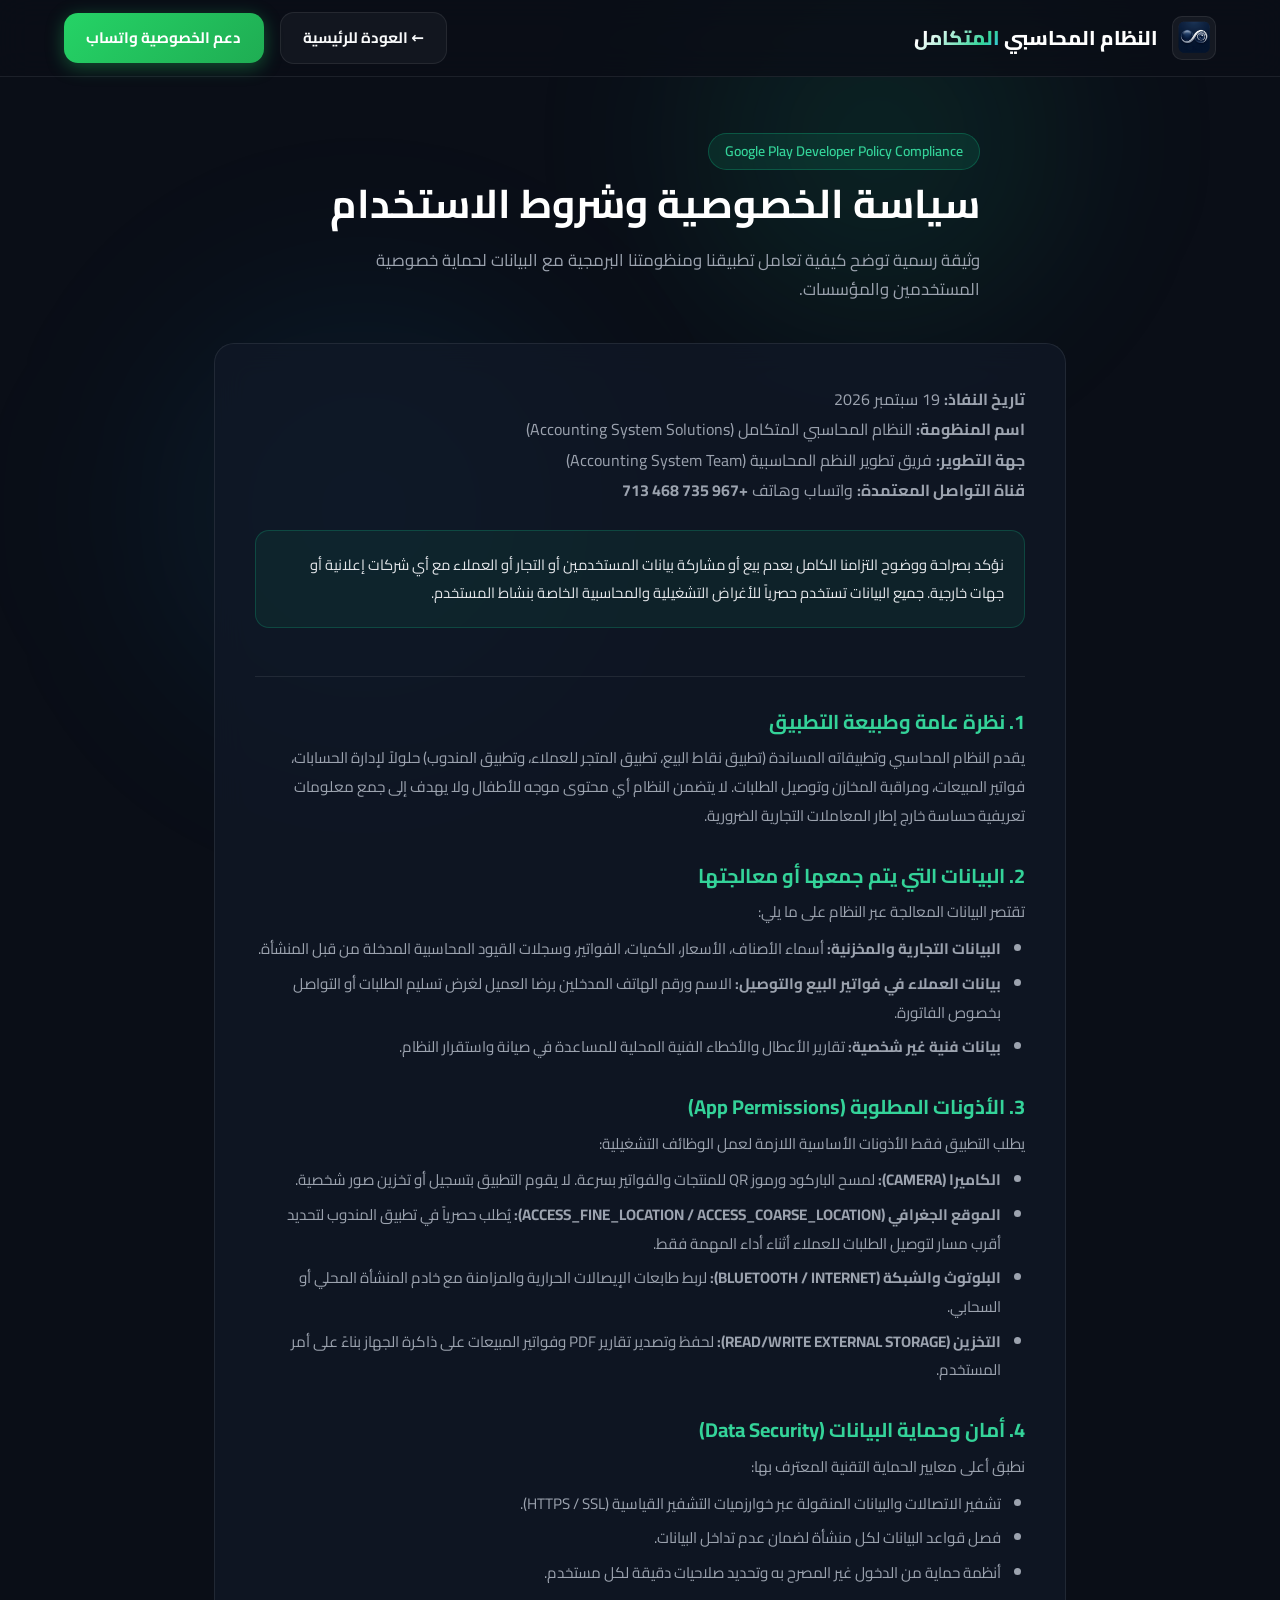
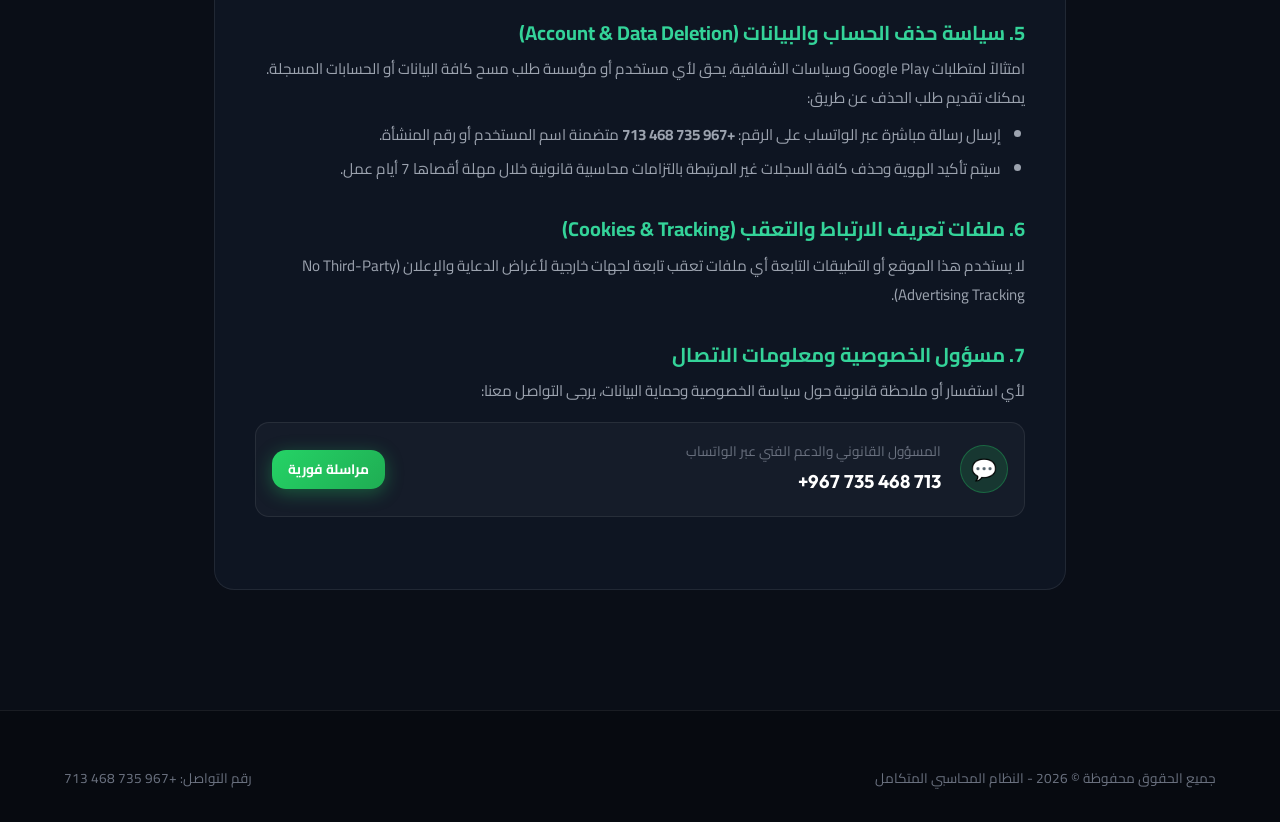
==== privacy.html @ 5a1e0db1 "Initial commit: Showcase website and privacy policy for Accounting System" ====
<!DOCTYPE html>
<html lang="ar" dir="rtl">
<head>
  <meta charset="UTF-8">
  <meta name="viewport" content="width=device-width, initial-scale=1.0">
  <title>سياسة الخصوصية | النظام المحاسبي المتكامل</title>
  <meta name="description" content="سياسة الخصوصية الرسمية للنظام المحاسبي وتطبيقاته المساندة للامتثال لمتطلبات متجر Google Play Console.">
  <link rel="icon" type="image/png" href="assets/withoubackroung.png">

  <!-- Google Fonts: Cairo & Outfit -->
  <link rel="preconnect" href="https://fonts.googleapis.com">
  <link rel="preconnect" href="https://fonts.gstatic.com" crossorigin>
  <link href="https://fonts.googleapis.com/css2?family=Cairo:wght@400;600;700;800;900&family=Outfit:wght@400;600;700;800&display=swap" rel="stylesheet">

  <link rel="stylesheet" href="style.css">
</head>
<body>

  <div class="ambient-glow"></div>

  <!-- Header -->
  <header class="site-header">
    <div class="container navbar">
      <a href="index.html" class="brand">
        <img src="assets/withoubackroung.png" alt="الشعار" class="brand-logo" onerror="this.src='assets/orb_logo.png'">
        <span>النظام المحاسبي <span class="gradient-text">المتكامل</span></span>
      </a>

      <div class="nav-actions">
        <a href="index.html" class="btn btn-outline">
          <span>← العودة للرئيسية</span>
        </a>
        <a href="https://wa.me/967735468713?text=%D9%85%D8%B1%D8%AD%D8%A8%D8%A7%D9%8B%D8%8C%20%D8%A7%D8%B3%D8%AA%D9%81%D8%B3%D8%A7%D8%B1%20%D8%AD%D9%88%D9%84%20%D8%B3%D9%8A%D8%A7%D8%B3%D8%A9%20%D8%A7%D9%84%D8%AE%D8%B5%D9%88%D8%B5%D9%8A%D8%A9" target="_blank" rel="noopener noreferrer" class="btn btn-whatsapp">
          <span>دعم الخصوصية واتساب</span>
        </a>
      </div>
    </div>
  </header>

  <!-- Content Section -->
  <main class="section" style="padding-top: 3.5rem;">
    <div class="container" style="max-width: 900px;">
      <div class="section-header" style="text-align: right; margin-bottom: 2.5rem;">
        <div class="badge">Google Play Developer Policy Compliance</div>
        <h1 class="section-title" style="font-size: 2.5rem; margin-top: 0.5rem;">سياسة الخصوصية وشروط الاستخدام</h1>
        <p class="section-subtitle">
          وثيقة رسمية توضح كيفية تعامل تطبيقنا ومنظومتنا البرمجية مع البيانات لحماية خصوصية المستخدمين والمؤسسات.
        </p>
      </div>

      <div class="privacy-box">
        <div class="privacy-intro">
          <p>
            <strong>تاريخ النفاذ:</strong> 19 سبتمبر 2026<br>
            <strong>اسم المنظومة:</strong> النظام المحاسبي المتكامل (Accounting System Solutions)<br>
            <strong>جهة التطوير:</strong> فريق تطوير النظم المحاسبية (Accounting System Team)<br>
            <strong>قناة التواصل المعتمدة:</strong> واتساب وهاتف <strong>+967 735 468 713</strong>
          </p>
          <div class="highlight-box">
            نؤكد بصراحة ووضوح التزامنا الكامل بعدم بيع أو مشاركة بيانات المستخدمين أو التجار أو العملاء مع أي شركات إعلانية أو جهات خارجية. جميع البيانات تستخدم حصرياً للأغراض التشغيلية والمحاسبية الخاصة بنشاط المستخدم.
          </div>
        </div>

        <div class="policy-item">
          <h3>1. نظرة عامة وطبيعة التطبيق</h3>
          <p>
            يقدم النظام المحاسبي وتطبيقاته المساندة (تطبيق نقاط البيع، تطبيق المتجر للعملاء، وتطبيق المندوب) حلولاً لإدارة الحسابات، فواتير المبيعات، ومراقبة المخازن وتوصيل الطلبات. لا يتضمن النظام أي محتوى موجه للأطفال ولا يهدف إلى جمع معلومات تعريفية حساسة خارج إطار المعاملات التجارية الضرورية.
          </p>
        </div>

        <div class="policy-item">
          <h3>2. البيانات التي يتم جمعها أو معالجتها</h3>
          <p>
            تقتصر البيانات المعالجة عبر النظام على ما يلي:
          </p>
          <ul>
            <li><strong>البيانات التجارية والمخزنية:</strong> أسماء الأصناف، الأسعار، الكميات، الفواتير، وسجلات القيود المحاسبية المدخلة من قبل المنشأة.</li>
            <li><strong>بيانات العملاء في فواتير البيع والتوصيل:</strong> الاسم ورقم الهاتف المدخلين برضا العميل لغرض تسليم الطلبات أو التواصل بخصوص الفاتورة.</li>
            <li><strong>بيانات فنية غير شخصية:</strong> تقارير الأعطال والأخطاء الفنية المحلية للمساعدة في صيانة واستقرار النظام.</li>
          </ul>
        </div>

        <div class="policy-item">
          <h3>3. الأذونات المطلوبة (App Permissions)</h3>
          <p>
            يطلب التطبيق فقط الأذونات الأساسية اللازمة لعمل الوظائف التشغيلية:
          </p>
          <ul>
            <li><strong>الكاميرا (CAMERA):</strong> لمسح الباركود ورموز QR للمنتجات والفواتير بسرعة. لا يقوم التطبيق بتسجيل أو تخزين صور شخصية.</li>
            <li><strong>الموقع الجغرافي (ACCESS_FINE_LOCATION / ACCESS_COARSE_LOCATION):</strong> يُطلب حصرياً في تطبيق المندوب لتحديد أقرب مسار لتوصيل الطلبات للعملاء أثناء أداء المهمة فقط.</li>
            <li><strong>البلوتوث والشبكة (BLUETOOTH / INTERNET):</strong> لربط طابعات الإيصالات الحرارية والمزامنة مع خادم المنشأة المحلي أو السحابي.</li>
            <li><strong>التخزين (READ/WRITE EXTERNAL STORAGE):</strong> لحفظ وتصدير تقارير PDF وفواتير المبيعات على ذاكرة الجهاز بناءً على أمر المستخدم.</li>
          </ul>
        </div>

        <div class="policy-item">
          <h3>4. أمان وحماية البيانات (Data Security)</h3>
          <p>
            نطبق أعلى معايير الحماية التقنية المعترف بها:
          </p>
          <ul>
            <li>تشفير الاتصالات والبيانات المنقولة عبر خوارزميات التشفير القياسية (HTTPS / SSL).</li>
            <li>فصل قواعد البيانات لكل منشأة لضمان عدم تداخل البيانات.</li>
            <li>أنظمة حماية من الدخول غير المصرح به وتحديد صلاحيات دقيقة لكل مستخدم.</li>
          </ul>
        </div>

        <div class="policy-item">
          <h3>5. سياسة حذف الحساب والبيانات (Account & Data Deletion)</h3>
          <p>
            امتثالاً لمتطلبات Google Play وسياسات الشفافية، يحق لأي مستخدم أو مؤسسة طلب مسح كافة البيانات أو الحسابات المسجلة. يمكنك تقديم طلب الحذف عن طريق:
          </p>
          <ul>
            <li>إرسال رسالة مباشرة عبر الواتساب على الرقم: <strong>+967 735 468 713</strong> متضمنة اسم المستخدم أو رقم المنشأة.</li>
            <li>سيتم تأكيد الهوية وحذف كافة السجلات غير المرتبطة بالتزامات محاسبية قانونية خلال مهلة أقصاها 7 أيام عمل.</li>
          </ul>
        </div>

        <div class="policy-item">
          <h3>6. ملفات تعريف الارتباط والتعقب (Cookies & Tracking)</h3>
          <p>
            لا يستخدم هذا الموقع أو التطبيقات التابعة أي ملفات تعقب تابعة لجهات خارجية لأغراض الدعاية والإعلان (No Third-Party Advertising Tracking).
          </p>
        </div>

        <div class="policy-item">
          <h3>7. مسؤول الخصوصية ومعلومات الاتصال</h3>
          <p>
            لأي استفسار أو ملاحظة قانونية حول سياسة الخصوصية وحماية البيانات، يرجى التواصل معنا:
          </p>
          <div class="contact-method" style="margin-top: 1rem;">
            <div class="contact-method-icon icon-wa">💬</div>
            <div>
              <div class="contact-info-title">المسؤول القانوني والدعم الفني عبر الواتساب</div>
              <div class="contact-info-val">+967 735 468 713</div>
            </div>
            <a href="https://wa.me/967735468713?text=%D8%A7%D8%B3%D8%AA%D9%81%D8%B3%D8%A7%D8%B1%20%D8%AD%D9%88%D9%84%20%D8%B3%D9%8A%D8%A7%D8%B3%D8%A9%20%D8%A7%D9%84%D8%AE%D8%B5%D9%88%D8%B5%D9%8A%D8%A9" target="_blank" rel="noopener noreferrer" class="btn btn-whatsapp" style="margin-right: auto; padding: 0.4rem 1rem; font-size: 0.85rem;">
              مراسلة فورية
            </a>
          </div>
        </div>
      </div>
    </div>
  </main>

  <footer class="site-footer" style="margin-top: 2rem;">
    <div class="container footer-bottom" style="border-top: none; padding-top: 0;">
      <div>جميع الحقوق محفوظة &copy; 2026 - النظام المحاسبي المتكامل</div>
      <div>رقم التواصل: +967 735 468 713</div>
    </div>
  </footer>

</body>
</html>
---- style.css ----
:root {
  --bg-primary: #0a0e17;
  --bg-secondary: #111827;
  --bg-card: rgba(17, 24, 39, 0.75);
  --bg-card-hover: rgba(31, 41, 55, 0.85);
  --border-color: rgba(255, 255, 255, 0.08);
  --border-highlight: rgba(16, 185, 129, 0.3);
  
  --text-primary: #f9fafb;
  --text-secondary: #9ca3af;
  --text-muted: #6b7280;
  
  --emerald-400: #34d399;
  --emerald-500: #10b981;
  --emerald-600: #059669;
  --emerald-glow: rgba(16, 185, 129, 0.25);
  
  --cyan-400: #38bdf8;
  --cyan-500: #0ea5e9;
  --indigo-500: #6366f1;
  
  --whatsapp-green: #25d366;
  --whatsapp-hover: #20ba59;
  --whatsapp-glow: rgba(37, 211, 102, 0.35);

  --font-arabic: 'Cairo', system-ui, -apple-system, sans-serif;
  --font-latin: 'Outfit', system-ui, sans-serif;
  
  --radius-sm: 8px;
  --radius-md: 14px;
  --radius-lg: 20px;
  --radius-full: 9999px;
  
  --transition: all 0.28s cubic-bezier(0.4, 0, 0.2, 1);
  --shadow-card: 0 10px 30px -10px rgba(0, 0, 0, 0.5);
  --shadow-glow: 0 0 40px -10px var(--emerald-glow);
}

/* Base Reset & Global Styles */
*, *::before, *::after {
  box-sizing: border-box;
  margin: 0;
  padding: 0;
}

html {
  scroll-behavior: smooth;
  font-size: 16px;
}

body {
  font-family: var(--font-arabic);
  background-color: var(--bg-primary);
  color: var(--text-primary);
  line-height: 1.7;
  direction: rtl;
  text-align: right;
  overflow-x: hidden;
  position: relative;
  min-height: 100vh;
}

/* Ambient Background Lights */
.ambient-glow {
  position: fixed;
  top: 0;
  left: 0;
  right: 0;
  bottom: 0;
  pointer-events: none;
  z-index: 0;
  overflow: hidden;
}

.ambient-glow::before {
  content: '';
  position: absolute;
  top: -15%;
  right: 10%;
  width: 550px;
  height: 550px;
  background: radial-gradient(circle, rgba(16, 185, 129, 0.15) 0%, rgba(16, 185, 129, 0) 70%);
  border-radius: 50%;
  filter: blur(60px);
}

.ambient-glow::after {
  content: '';
  position: absolute;
  bottom: 10%;
  left: 5%;
  width: 600px;
  height: 600px;
  background: radial-gradient(circle, rgba(14, 165, 233, 0.12) 0%, rgba(99, 102, 241, 0) 70%);
  border-radius: 50%;
  filter: blur(80px);
}

.container {
  width: 100%;
  max-width: 1200px;
  margin: 0 auto;
  padding: 0 1.5rem;
  position: relative;
  z-index: 1;
}

/* Typography Utilities */
h1, h2, h3, h4 {
  font-weight: 700;
  line-height: 1.3;
  color: #ffffff;
}

p {
  color: var(--text-secondary);
}

a {
  color: inherit;
  text-decoration: none;
  transition: var(--transition);
}

.gradient-text {
  background: linear-gradient(135deg, #ffffff 20%, var(--emerald-400) 75%, var(--cyan-400) 100%);
  -webkit-background-clip: text;
  -webkit-text-fill-color: transparent;
  display: inline-block;
}

.badge {
  display: inline-flex;
  align-items: center;
  gap: 0.5rem;
  padding: 0.35rem 1rem;
  background: rgba(16, 185, 129, 0.12);
  border: 1px solid rgba(16, 185, 129, 0.3);
  border-radius: var(--radius-full);
  color: var(--emerald-400);
  font-size: 0.875rem;
  font-weight: 600;
}

/* Header & Navbar */
.site-header {
  position: sticky;
  top: 0;
  z-index: 100;
  backdrop-filter: blur(16px);
  -webkit-backdrop-filter: blur(16px);
  background: rgba(10, 14, 23, 0.8);
  border-bottom: 1px solid var(--border-color);
  transition: var(--transition);
}

.navbar {
  display: flex;
  align-items: center;
  justify-content: space-between;
  height: 76px;
}

.brand {
  display: flex;
  align-items: center;
  gap: 0.85rem;
  font-size: 1.25rem;
  font-weight: 800;
  color: #ffffff;
}

.brand-logo {
  width: 44px;
  height: 44px;
  border-radius: 10px;
  object-fit: contain;
  background: rgba(255, 255, 255, 0.05);
  padding: 3px;
  border: 1px solid var(--border-color);
}

.nav-links {
  display: flex;
  align-items: center;
  gap: 2rem;
  list-style: none;
}

.nav-link {
  font-size: 0.95rem;
  font-weight: 600;
  color: var(--text-secondary);
}

.nav-link:hover, .nav-link.active {
  color: var(--emerald-400);
}

.nav-actions {
  display: flex;
  align-items: center;
  gap: 1rem;
}

/* Buttons */
.btn {
  display: inline-flex;
  align-items: center;
  justify-content: center;
  gap: 0.6rem;
  padding: 0.75rem 1.4rem;
  border-radius: var(--radius-md);
  font-size: 0.95rem;
  font-weight: 700;
  cursor: pointer;
  transition: var(--transition);
  border: none;
  outline: none;
}

.btn-primary {
  background: linear-gradient(135deg, var(--emerald-500), var(--emerald-600));
  color: #ffffff;
  box-shadow: 0 4px 18px var(--emerald-glow);
}

.btn-primary:hover {
  transform: translateY(-2px);
  box-shadow: 0 6px 24px rgba(16, 185, 129, 0.4);
}

.btn-whatsapp {
  background: linear-gradient(135deg, var(--whatsapp-green), #1fad53);
  color: #ffffff;
  box-shadow: 0 4px 18px var(--whatsapp-glow);
}

.btn-whatsapp:hover {
  background: var(--whatsapp-hover);
  transform: translateY(-2px);
  box-shadow: 0 8px 24px var(--whatsapp-glow);
}

.btn-outline {
  background: rgba(255, 255, 255, 0.04);
  color: var(--text-primary);
  border: 1px solid var(--border-color);
}

.btn-outline:hover {
  background: rgba(255, 255, 255, 0.09);
  border-color: var(--emerald-400);
  color: #ffffff;
  transform: translateY(-2px);
}

/* Mobile Menu Toggle */
.mobile-toggle {
  display: none;
  background: transparent;
  border: none;
  color: var(--text-primary);
  font-size: 1.5rem;
  cursor: pointer;
}

/* Hero Section */
.hero-section {
  padding: 5rem 0 4rem;
  position: relative;
}

.hero-grid {
  display: grid;
  grid-template-columns: 1.15fr 0.85fr;
  gap: 3.5rem;
  align-items: center;
}

.hero-content {
  display: flex;
  flex-direction: column;
  gap: 1.5rem;
}

.hero-title {
  font-size: 3rem;
  font-weight: 800;
  letter-spacing: -0.5px;
  line-height: 1.25;
}

.hero-description {
  font-size: 1.15rem;
  color: var(--text-secondary);
  line-height: 1.8;
}

.hero-buttons {
  display: flex;
  flex-wrap: wrap;
  gap: 1rem;
  margin-top: 0.5rem;
}

.hero-stats {
  display: grid;
  grid-template-columns: repeat(3, 1fr);
  gap: 1.2rem;
  margin-top: 1.5rem;
  padding-top: 1.5rem;
  border-top: 1px solid var(--border-color);
}

.stat-item {
  display: flex;
  flex-direction: column;
}

.stat-number {
  font-size: 1.8rem;
  font-weight: 800;
  color: var(--emerald-400);
  font-family: var(--font-latin);
}

.stat-label {
  font-size: 0.85rem;
  color: var(--text-muted);
}

/* Hero Showcase Card / Mockup */
.hero-visual {
  position: relative;
}

.visual-card {
  background: var(--bg-card);
  backdrop-filter: blur(20px);
  -webkit-backdrop-filter: blur(20px);
  border: 1px solid var(--border-color);
  border-radius: var(--radius-lg);
  padding: 1.75rem;
  box-shadow: var(--shadow-card);
  position: relative;
  overflow: hidden;
}

.visual-card::before {
  content: '';
  position: absolute;
  inset: 0;
  background: linear-gradient(135deg, rgba(16, 185, 129, 0.08) 0%, transparent 60%);
  pointer-events: none;
}

.card-header-bar {
  display: flex;
  align-items: center;
  justify-content: space-between;
  margin-bottom: 1.5rem;
  padding-bottom: 1rem;
  border-bottom: 1px solid var(--border-color);
}

.card-dots {
  display: flex;
  gap: 6px;
}

.dot {
  width: 10px;
  height: 10px;
  border-radius: 50%;
}
.dot-red { background: #ef4444; }
.dot-yellow { background: #f59e0b; }
.dot-green { background: #10b981; }

.visual-logo-box {
  display: flex;
  align-items: center;
  gap: 0.75rem;
}

.visual-logo-img {
  width: 32px;
  height: 32px;
  object-fit: contain;
}

.visual-title {
  font-size: 0.95rem;
  font-weight: 700;
  color: #fff;
}

.mockup-grid {
  display: grid;
  grid-template-columns: repeat(2, 1fr);
  gap: 1rem;
}

.mockup-item {
  background: rgba(255, 255, 255, 0.03);
  border: 1px solid var(--border-color);
  border-radius: var(--radius-md);
  padding: 1rem;
  transition: var(--transition);
}

.mockup-item:hover {
  background: rgba(255, 255, 255, 0.06);
  border-color: var(--border-highlight);
  transform: translateY(-2px);
}

.mockup-icon {
  font-size: 1.4rem;
  margin-bottom: 0.5rem;
  display: inline-block;
}

.mockup-label {
  font-size: 0.8rem;
  color: var(--text-muted);
}

.mockup-val {
  font-size: 1.05rem;
  font-weight: 700;
  color: #ffffff;
}

.floating-sync-badge {
  position: absolute;
  bottom: -15px;
  left: 20px;
  background: #111827;
  border: 1px solid var(--emerald-500);
  border-radius: var(--radius-full);
  padding: 0.5rem 1.25rem;
  display: flex;
  align-items: center;
  gap: 0.5rem;
  font-size: 0.85rem;
  box-shadow: 0 8px 20px rgba(0, 0, 0, 0.6);
  animation: pulseSync 3s infinite;
}

@keyframes pulseSync {
  0%, 100% { box-shadow: 0 0 0 0 rgba(16, 185, 129, 0.4); }
  50% { box-shadow: 0 0 0 10px rgba(16, 185, 129, 0); }
}

/* Sections Common */
.section {
  padding: 5.5rem 0;
  position: relative;
}

.section-header {
  text-align: center;
  max-width: 680px;
  margin: 0 auto 3.5rem;
}

.section-title {
  font-size: 2.3rem;
  margin-top: 0.75rem;
  margin-bottom: 1rem;
}

.section-subtitle {
  font-size: 1.05rem;
  color: var(--text-secondary);
}

/* Features Grid */
.features-grid {
  display: grid;
  grid-template-columns: repeat(auto-fit, minmax(330px, 1fr));
  gap: 1.75rem;
}

.feature-card {
  background: var(--bg-card);
  border: 1px solid var(--border-color);
  border-radius: var(--radius-lg);
  padding: 2rem;
  transition: var(--transition);
  display: flex;
  flex-direction: column;
  position: relative;
  overflow: hidden;
}

.feature-card:hover {
  background: var(--bg-card-hover);
  border-color: var(--border-highlight);
  transform: translateY(-5px);
  box-shadow: var(--shadow-card), 0 0 25px rgba(16, 185, 129, 0.15);
}

.feature-icon-wrapper {
  width: 54px;
  height: 54px;
  border-radius: var(--radius-md);
  background: rgba(16, 185, 129, 0.12);
  border: 1px solid rgba(16, 185, 129, 0.25);
  display: flex;
  align-items: center;
  justify-content: center;
  color: var(--emerald-400);
  font-size: 1.5rem;
  margin-bottom: 1.25rem;
  transition: var(--transition);
}

.feature-card:hover .feature-icon-wrapper {
  background: var(--emerald-500);
  color: #ffffff;
  transform: scale(1.05);
}

.feature-title {
  font-size: 1.25rem;
  margin-bottom: 0.75rem;
}

.feature-desc {
  font-size: 0.95rem;
  line-height: 1.7;
}

/* Ecosystem / Integrated Apps */
.ecosystem-grid {
  display: grid;
  grid-template-columns: repeat(auto-fit, minmax(260px, 1fr));
  gap: 1.5rem;
}

.app-card {
  background: linear-gradient(180deg, rgba(255, 255, 255, 0.04) 0%, rgba(255, 255, 255, 0.01) 100%);
  border: 1px solid var(--border-color);
  border-radius: var(--radius-lg);
  padding: 1.75rem;
  text-align: center;
  transition: var(--transition);
  display: flex;
  flex-direction: column;
  align-items: center;
}

.app-card:hover {
  border-color: var(--cyan-400);
  transform: translateY(-4px);
  box-shadow: 0 10px 30px rgba(14, 165, 233, 0.12);
}

.app-badge {
  font-size: 0.75rem;
  padding: 0.2rem 0.65rem;
  border-radius: var(--radius-full);
  margin-bottom: 1rem;
  background: rgba(14, 165, 233, 0.15);
  color: var(--cyan-400);
  border: 1px solid rgba(14, 165, 233, 0.3);
}

.app-icon {
  width: 60px;
  height: 60px;
  border-radius: var(--radius-md);
  margin-bottom: 1rem;
  object-fit: contain;
  background: rgba(255, 255, 255, 0.05);
  padding: 8px;
}

.app-name {
  font-size: 1.15rem;
  margin-bottom: 0.5rem;
}

.app-desc {
  font-size: 0.88rem;
  color: var(--text-secondary);
}

/* Privacy Policy Box */
.privacy-box {
  background: var(--bg-card);
  border: 1px solid var(--border-color);
  border-radius: var(--radius-lg);
  padding: 2.5rem;
  backdrop-filter: blur(15px);
  line-height: 1.9;
}

.privacy-intro {
  margin-bottom: 2rem;
  padding-bottom: 1.5rem;
  border-bottom: 1px solid var(--border-color);
}

.policy-item {
  margin-bottom: 2rem;
}

.policy-item h3 {
  font-size: 1.25rem;
  color: var(--emerald-400);
  margin-bottom: 0.6rem;
  display: flex;
  align-items: center;
  gap: 0.6rem;
}

.policy-item p, .policy-item ul {
  font-size: 0.95rem;
  color: var(--text-secondary);
}

.policy-item ul {
  margin-top: 0.5rem;
  padding-right: 1.5rem;
  list-style-type: disc;
}

.policy-item li {
  margin-bottom: 0.35rem;
}

.highlight-box {
  background: rgba(16, 185, 129, 0.08);
  border: 1px solid rgba(16, 185, 129, 0.25);
  border-radius: var(--radius-md);
  padding: 1.25rem;
  margin: 1.5rem 0;
  font-size: 0.92rem;
  color: #e5e7eb;
}

/* Contact Us Section */
.contact-grid {
  display: grid;
  grid-template-columns: 1fr 1fr;
  gap: 2.5rem;
}

.contact-card {
  background: var(--bg-card);
  border: 1px solid var(--border-color);
  border-radius: var(--radius-lg);
  padding: 2.25rem;
  display: flex;
  flex-direction: column;
  gap: 1.5rem;
}

.contact-method {
  display: flex;
  align-items: center;
  gap: 1.2rem;
  padding: 1rem;
  background: rgba(255, 255, 255, 0.03);
  border: 1px solid var(--border-color);
  border-radius: var(--radius-md);
  transition: var(--transition);
}

.contact-method:hover {
  background: rgba(255, 255, 255, 0.06);
  border-color: var(--border-highlight);
}

.contact-method-icon {
  width: 48px;
  height: 48px;
  border-radius: 50%;
  display: flex;
  align-items: center;
  justify-content: center;
  font-size: 1.3rem;
  flex-shrink: 0;
}

.icon-wa {
  background: rgba(37, 211, 102, 0.15);
  color: var(--whatsapp-green);
  border: 1px solid rgba(37, 211, 102, 0.3);
}

.icon-phone {
  background: rgba(14, 165, 233, 0.15);
  color: var(--cyan-400);
  border: 1px solid rgba(14, 165, 233, 0.3);
}

.icon-mail {
  background: rgba(99, 102, 241, 0.15);
  color: var(--indigo-500);
  border: 1px solid rgba(99, 102, 241, 0.3);
}

.contact-info-title {
  font-size: 0.85rem;
  color: var(--text-muted);
}

.contact-info-val {
  font-size: 1.15rem;
  font-weight: 700;
  color: #ffffff;
  direction: ltr;
  text-align: right;
  font-family: var(--font-latin);
}

.copy-btn {
  margin-right: auto;
  background: rgba(255, 255, 255, 0.05);
  border: 1px solid var(--border-color);
  border-radius: var(--radius-sm);
  color: var(--text-secondary);
  padding: 0.3rem 0.6rem;
  font-size: 0.75rem;
  cursor: pointer;
  transition: var(--transition);
}

.copy-btn:hover {
  color: #fff;
  background: rgba(255, 255, 255, 0.12);
}

/* Floating WhatsApp Quick Button */
.floating-wa-btn {
  position: fixed;
  bottom: 25px;
  left: 25px;
  z-index: 999;
  display: flex;
  align-items: center;
  gap: 0.75rem;
  background: var(--whatsapp-green);
  color: #ffffff;
  padding: 0.75rem 1.25rem;
  border-radius: var(--radius-full);
  box-shadow: 0 8px 25px var(--whatsapp-glow);
  font-weight: 700;
  font-size: 0.95rem;
  transition: var(--transition);
}

.floating-wa-btn:hover {
  background: var(--whatsapp-hover);
  transform: translateY(-4px) scale(1.02);
  box-shadow: 0 12px 30px rgba(37, 211, 102, 0.5);
  color: #ffffff;
}

.floating-wa-icon {
  width: 28px;
  height: 28px;
  fill: currentColor;
}

/* Footer */
.site-footer {
  background: #070a10;
  border-top: 1px solid var(--border-color);
  padding: 3.5rem 0 2rem;
  margin-top: 4rem;
}

.footer-top {
  display: flex;
  align-items: center;
  justify-content: space-between;
  flex-wrap: wrap;
  gap: 1.5rem;
  padding-bottom: 2rem;
  border-bottom: 1px solid var(--border-color);
}

.footer-links {
  display: flex;
  align-items: center;
  gap: 1.75rem;
  list-style: none;
}

.footer-links a {
  color: var(--text-muted);
  font-size: 0.9rem;
}

.footer-links a:hover {
  color: var(--emerald-400);
}

.footer-bottom {
  display: flex;
  align-items: center;
  justify-content: space-between;
  padding-top: 2rem;
  font-size: 0.85rem;
  color: var(--text-muted);
}

/* Responsive Media Queries */
@media (max-width: 992px) {
  .hero-grid {
    grid-template-columns: 1fr;
    gap: 2.5rem;
  }
  .hero-title {
    font-size: 2.3rem;
  }
  .contact-grid {
    grid-template-columns: 1fr;
  }
}

@media (max-width: 768px) {
  .nav-links {
    display: none;
  }
  .nav-links.open {
    display: flex;
    flex-direction: column;
    position: absolute;
    top: 76px;
    left: 0;
    right: 0;
    background: #0f172a;
    padding: 1.5rem;
    border-bottom: 1px solid var(--border-color);
    box-shadow: 0 10px 30px rgba(0,0,0,0.5);
  }
  .mobile-toggle {
    display: block;
  }
  .hero-title {
    font-size: 2rem;
  }
  .hero-stats {
    grid-template-columns: 1fr;
  }
  .floating-wa-btn span {
    display: none;
  }
  .floating-wa-btn {
    padding: 0.75rem;
    border-radius: 50%;
  }
}
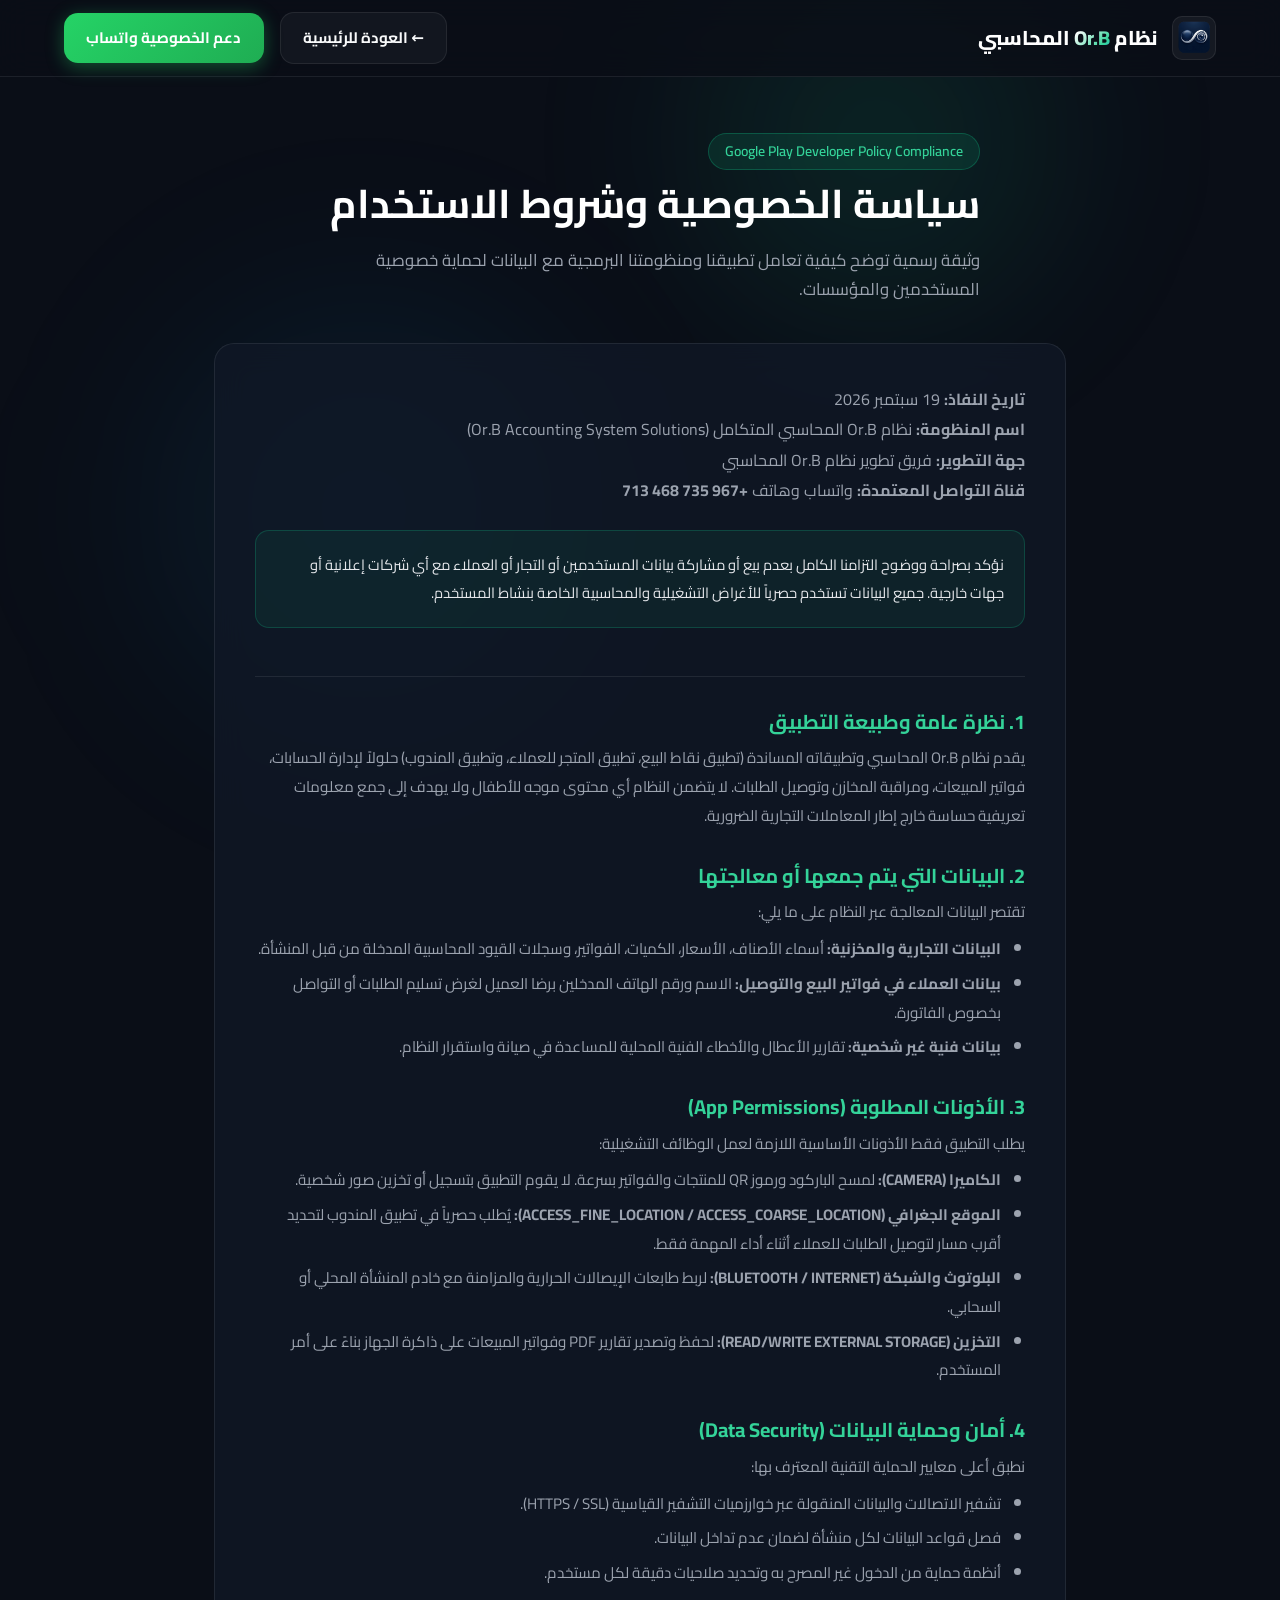
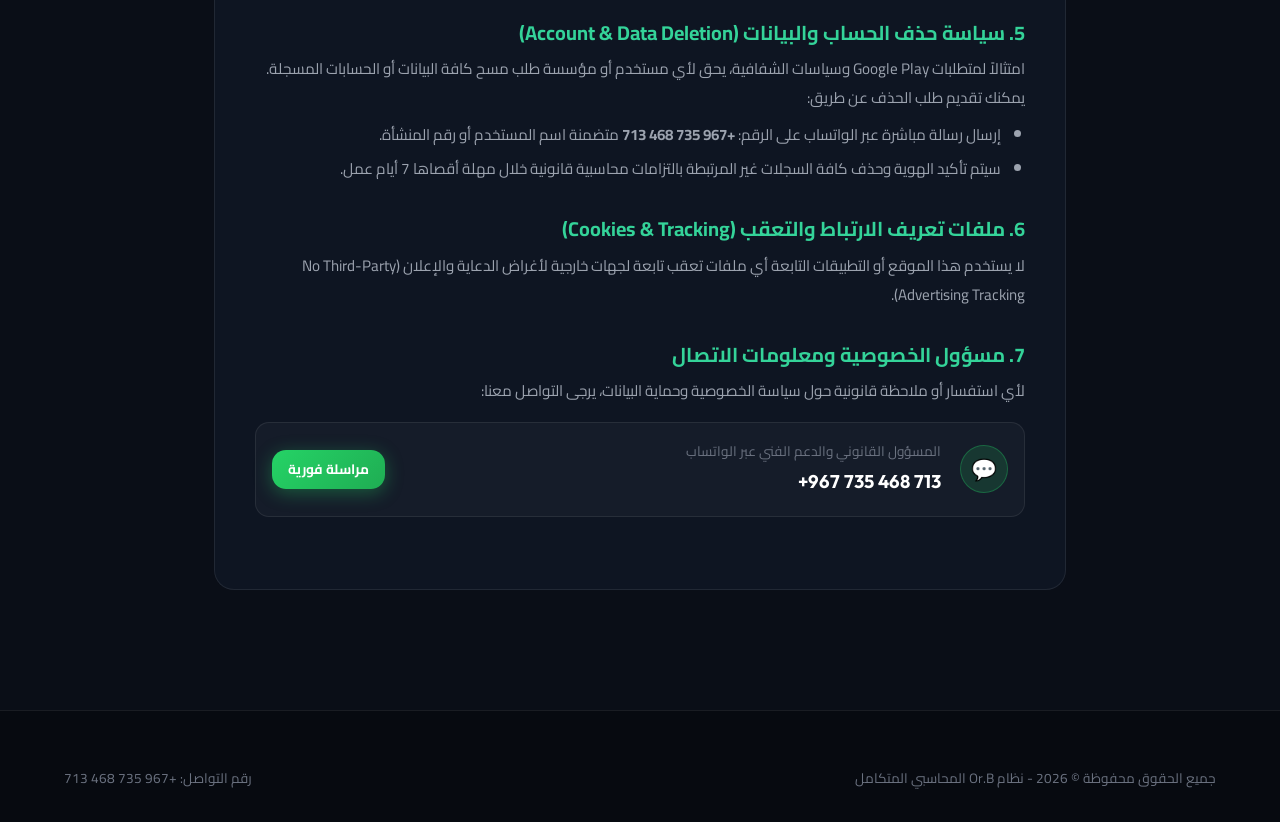
==== commit 4b5eb7ee: "Update branding and system name to Or.B" ====
--- a/privacy.html
+++ b/privacy.html
@@ -3,9 +3,9 @@
 <head>
   <meta charset="UTF-8">
   <meta name="viewport" content="width=device-width, initial-scale=1.0">
-  <title>سياسة الخصوصية | النظام المحاسبي المتكامل</title>
-  <meta name="description" content="سياسة الخصوصية الرسمية للنظام المحاسبي وتطبيقاته المساندة للامتثال لمتطلبات متجر Google Play Console.">
-  <link rel="icon" type="image/png" href="assets/withoubackroung.png">
+  <title>سياسة الخصوصية | نظام Or.B المحاسبي المتكامل</title>
+  <meta name="description" content="سياسة الخصوصية الرسمية لنظام Or.B المحاسبي وتطبيقاته المساندة للامتثال لمتطلبات متجر Google Play Console.">
+  <link rel="icon" type="image/png" href="assets/orb_app_icon.png">
 
   <!-- Google Fonts: Cairo & Outfit -->
   <link rel="preconnect" href="https://fonts.googleapis.com">
@@ -23,14 +23,14 @@
     <div class="container navbar">
       <a href="index.html" class="brand">
         <img src="assets/withoubackroung.png" alt="الشعار" class="brand-logo" onerror="this.src='assets/orb_logo.png'">
-        <span>النظام المحاسبي <span class="gradient-text">المتكامل</span></span>
+        <span>نظام <span class="gradient-text">Or.B</span> المحاسبي</span>
       </a>
 
       <div class="nav-actions">
         <a href="index.html" class="btn btn-outline">
           <span>← العودة للرئيسية</span>
         </a>
-        <a href="https://wa.me/967735468713?text=%D9%85%D8%B1%D8%AD%D8%A8%D8%A7%D9%8B%D8%8C%20%D8%A7%D8%B3%D8%AA%D9%81%D8%B3%D8%A7%D8%B1%20%D8%AD%D9%88%D9%84%20%D8%B3%D9%8A%D8%A7%D8%B3%D8%A9%20%D8%A7%D9%84%D8%AE%D8%B5%D9%88%D8%B5%D9%8A%D8%A9" target="_blank" rel="noopener noreferrer" class="btn btn-whatsapp">
+        <a href="https://wa.me/967735468713?text=%D9%85%D8%B1%D8%AD%D8%A8%D8%A7%D9%8B%D8%8C%20%D8%A7%D8%B3%D8%AA%D9%81%D8%B3%D8%A7%D8%B1%20%D8%AD%D9%88%D9%84%20%D8%B3%D9%8A%D8%A7%D8%B3%D8%A9%20%D8%A7%D9%84%D8%AE%D8%B5%D9%88%D8%B5%D9%8A%D8%A9%20%D9%84%D9%86%D8%B8%D8%A7%D9%85%20Or.B" target="_blank" rel="noopener noreferrer" class="btn btn-whatsapp">
           <span>دعم الخصوصية واتساب</span>
         </a>
       </div>
@@ -52,8 +52,8 @@
         <div class="privacy-intro">
           <p>
             <strong>تاريخ النفاذ:</strong> 19 سبتمبر 2026<br>
-            <strong>اسم المنظومة:</strong> النظام المحاسبي المتكامل (Accounting System Solutions)<br>
-            <strong>جهة التطوير:</strong> فريق تطوير النظم المحاسبية (Accounting System Team)<br>
+            <strong>اسم المنظومة:</strong> نظام Or.B المحاسبي المتكامل (Or.B Accounting System Solutions)<br>
+            <strong>جهة التطوير:</strong> فريق تطوير نظام Or.B المحاسبي<br>
             <strong>قناة التواصل المعتمدة:</strong> واتساب وهاتف <strong>+967 735 468 713</strong>
           </p>
           <div class="highlight-box">
@@ -64,7 +64,7 @@
         <div class="policy-item">
           <h3>1. نظرة عامة وطبيعة التطبيق</h3>
           <p>
-            يقدم النظام المحاسبي وتطبيقاته المساندة (تطبيق نقاط البيع، تطبيق المتجر للعملاء، وتطبيق المندوب) حلولاً لإدارة الحسابات، فواتير المبيعات، ومراقبة المخازن وتوصيل الطلبات. لا يتضمن النظام أي محتوى موجه للأطفال ولا يهدف إلى جمع معلومات تعريفية حساسة خارج إطار المعاملات التجارية الضرورية.
+            يقدم نظام Or.B المحاسبي وتطبيقاته المساندة (تطبيق نقاط البيع، تطبيق المتجر للعملاء، وتطبيق المندوب) حلولاً لإدارة الحسابات، فواتير المبيعات، ومراقبة المخازن وتوصيل الطلبات. لا يتضمن النظام أي محتوى موجه للأطفال ولا يهدف إلى جمع معلومات تعريفية حساسة خارج إطار المعاملات التجارية الضرورية.
           </p>
         </div>
 
@@ -145,7 +145,7 @@
 
   <footer class="site-footer" style="margin-top: 2rem;">
     <div class="container footer-bottom" style="border-top: none; padding-top: 0;">
-      <div>جميع الحقوق محفوظة &copy; 2026 - النظام المحاسبي المتكامل</div>
+      <div>جميع الحقوق محفوظة &copy; 2026 - نظام Or.B المحاسبي المتكامل</div>
       <div>رقم التواصل: +967 735 468 713</div>
     </div>
   </footer>
